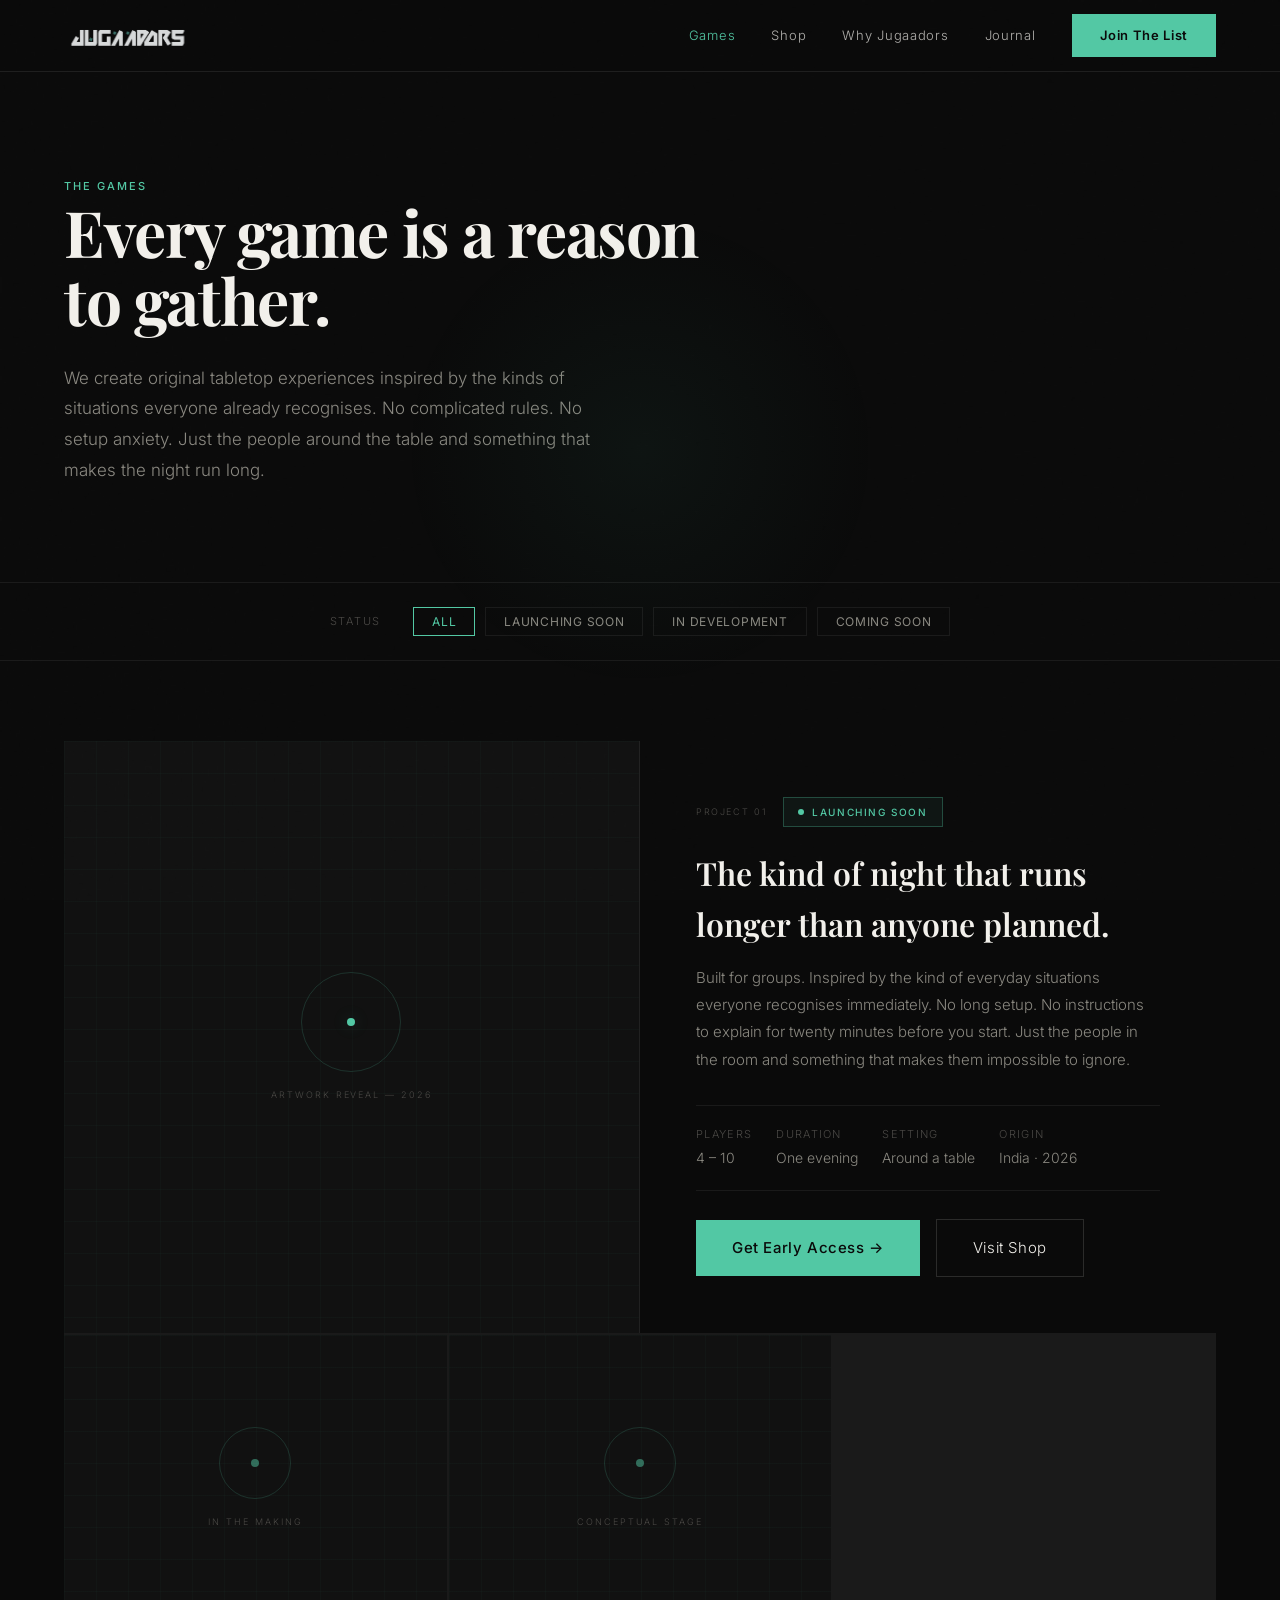
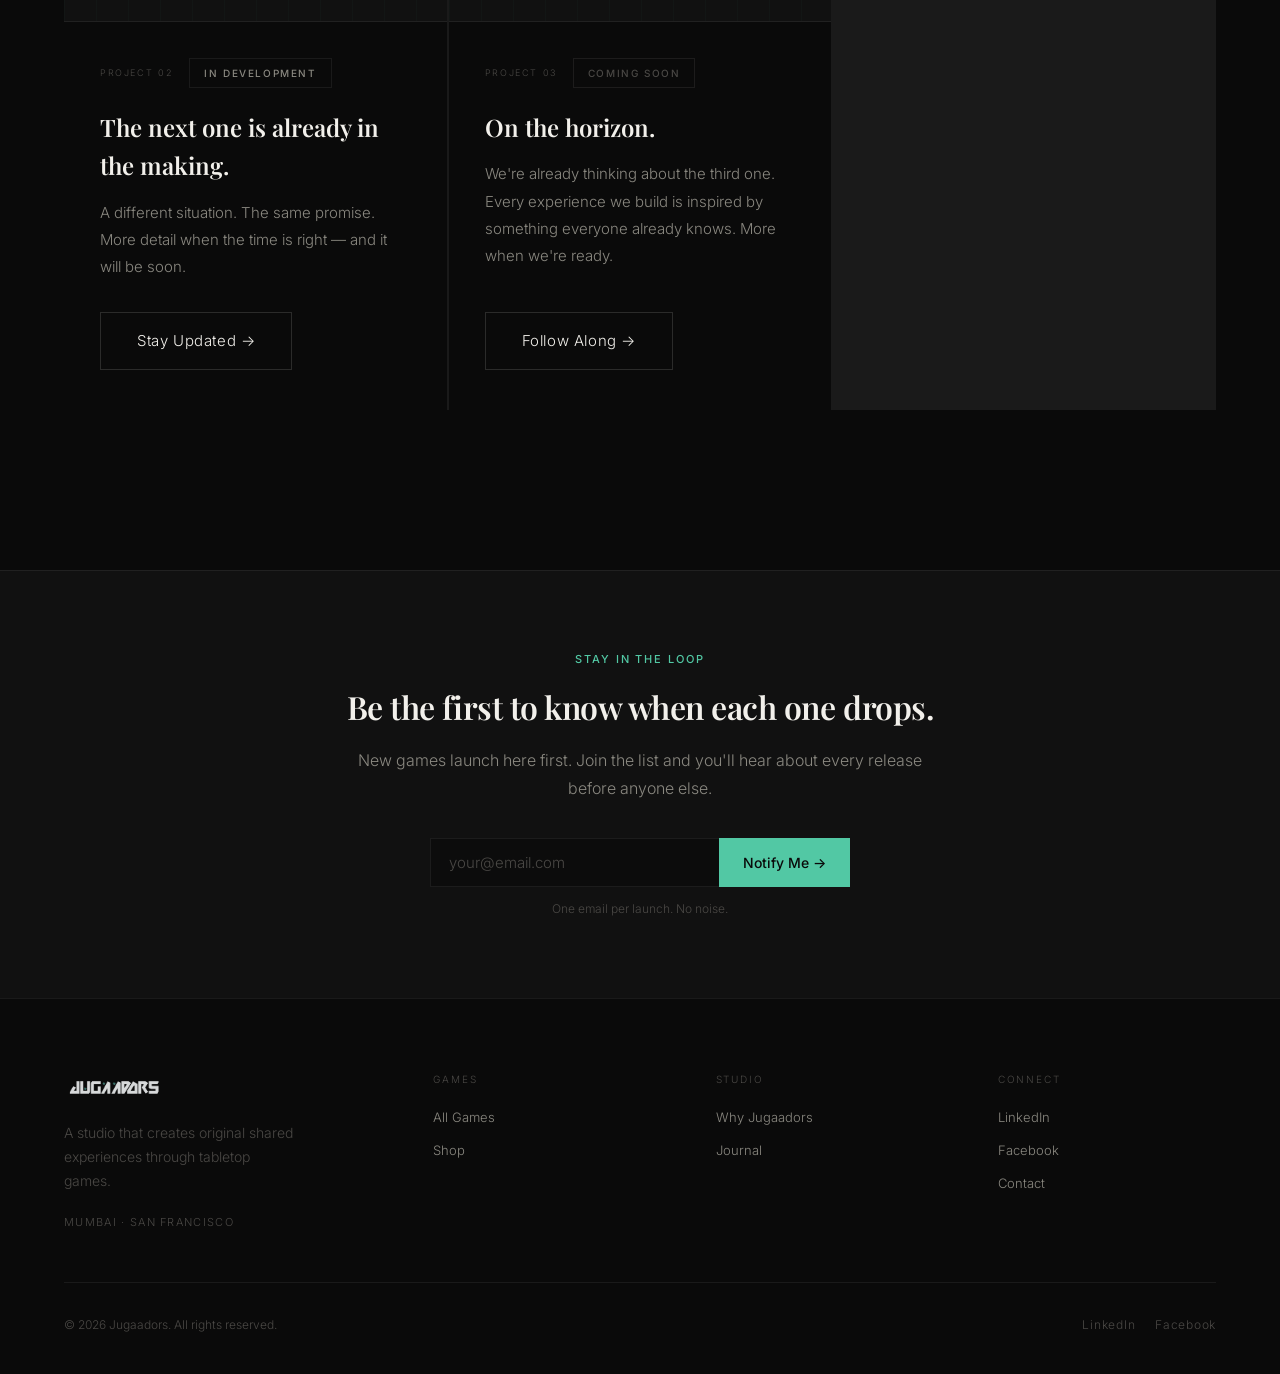
==== games.html @ 437f7516 "SEO & mobile QA pass: og-image, hamburger nav, sitemap, OG tags, canonical www - Add og-image.jpg (1" ====
<!DOCTYPE html>
<html lang="en">
<head>
  <meta charset="UTF-8"/>
  <meta name="viewport" content="width=device-width, initial-scale=1.0"/>

  <!-- Google Analytics -->
  <script async src="https://www.googletagmanager.com/gtag/js?id=G-JD0K5WPE4Q"></script>
  <script>
    window.dataLayer = window.dataLayer || [];
    function gtag(){dataLayer.push(arguments);}
    gtag('js', new Date());
    gtag('config', 'G-JD0K5WPE4Q');
  </script>

  <!-- Primary SEO -->
  <title>Games — Jugaadors | Board Games That Bring People Together</title>
  <meta name="description" content="Every game Jugaadors makes is designed to become the night your group still references a year later. Three projects. One mission. India First. Launching 2026."/>
  <meta name="keywords" content="Jugaadors games, tabletop games India, board games India 2026, social games India, group party games, original board games, games that bring people together, India board game studio"/>
  <meta name="author" content="Jugaadors"/>
  <meta name="robots" content="index, follow, max-image-preview:large, max-snippet:-1, max-video-preview:-1"/>
  <meta name="theme-color" content="#0A0A0A"/>
  <meta name="geo.region" content="IN"/>
  <meta name="geo.placename" content="India"/>
  <link rel="canonical" href="https://jugaadors.com/games"/>

  <!-- Open Graph -->
  <meta property="og:type" content="website"/>
  <meta property="og:site_name" content="Jugaadors"/>
  <meta property="og:url" content="https://jugaadors.com/games"/>
  <meta property="og:title" content="Games — Jugaadors | Board Games That Bring People Together"/>
  <meta property="og:description" content="Three projects. One mission: the game your group won't stop talking about. Original tabletop experiences. India First. Launching 2026."/>
  <meta property="og:image" content="https://jugaadors.com/assets/og-image.jpg"/>
  <meta property="og:image:alt" content="Jugaadors — A Studio That Creates Reasons To Gather"/>
  <meta property="og:image:type" content="image/jpeg"/>
  <meta property="og:image:width" content="1200"/>
  <meta property="og:image:height" content="630"/>
  <meta property="og:locale" content="en_IN"/>

  <!-- Twitter / X -->
  <meta name="twitter:card" content="summary_large_image"/>
  <meta name="twitter:site" content="@jugaadors"/>
  <meta name="twitter:title" content="Games — Jugaadors | Board Games That Bring People Together"/>
  <meta name="twitter:description" content="Three projects. One mission: the game your group won't stop talking about. India First. 2026."/>
  <meta name="twitter:image" content="https://jugaadors.com/assets/og-image.jpg"/>

  <!-- JSON-LD Structured Data -->
  <script type="application/ld+json">
  {
    "@context": "https://schema.org",
    "@type": "WebPage",
    "name": "Games — Jugaadors",
    "description": "Every game Jugaadors makes is designed to become the night your group still references a year later. Three projects. One mission.",
    "url": "https://jugaadors.com/games",
    "publisher": {
      "@type": "Organization",
      "name": "Jugaadors",
      "url": "https://jugaadors.com",
      "logo": { "@type": "ImageObject", "url": "https://jugaadors.com/assets/logo.png" }
    },
    "breadcrumb": {
      "@type": "BreadcrumbList",
      "itemListElement": [
        { "@type": "ListItem", "position": 1, "name": "Home", "item": "https://jugaadors.com/" },
        { "@type": "ListItem", "position": 2, "name": "Games", "item": "https://jugaadors.com/games" }
      ]
    }
  }
  </script>

  <!-- Favicons -->
  <link rel="icon" type="image/x-icon" href="assets/favicon.ico"/>
  <link rel="icon" type="image/png" sizes="32x32" href="assets/favicon-32.png"/>
  <link rel="apple-touch-icon" sizes="512x512" href="assets/favicon-512.png"/>

  <!-- Fonts -->
  <link rel="preconnect" href="https://fonts.googleapis.com"/>
  <link rel="preconnect" href="https://fonts.gstatic.com" crossorigin/>
  <link href="https://fonts.googleapis.com/css2?family=Playfair+Display:ital,wght@0,400;0,600;0,700;1,400;1,600&family=Inter:wght@300;400;500&display=swap" rel="stylesheet"/>

  <!-- Shared design system -->
  <link rel="stylesheet" href="shared.css"/>

  <style>
    /* ═══════════════════════════════════════
       PAGE HERO
    ═══════════════════════════════════════ */
    #page-hero {
      padding: calc(var(--nav-h) + 100px) 0 96px;
      border-bottom: 1px solid var(--border);
    }
    .page-hero-in { max-width: 680px; }
    .page-lbl { margin-bottom: 24px; }
    .page-hl {
      font-size: clamp(2.25rem, 5vw, 4.5rem);
      margin-bottom: 28px; line-height: 1.07;
    }
    .page-sub {
      font-size: 1.0625rem; color: var(--text-2);
      line-height: 1.82; max-width: 56ch;
    }

    /* ═══════════════════════════════════════
       FILTERS / STATUS BAR
    ═══════════════════════════════════════ */
    #status-bar {
      padding: 24px 0; border-bottom: 1px solid var(--border);
      display: flex; align-items: center; gap: 32px; flex-wrap: wrap;
    }
    .status-filter-label { font-size: .6875rem; letter-spacing: .16em; text-transform: uppercase; color: var(--text-muted); }
    .status-filters { display: flex; gap: 10px; flex-wrap: wrap; }
    .sf { padding: 6px 18px; border: 1px solid var(--border); font-size: .75rem; letter-spacing: .06em; text-transform: uppercase; color: var(--text-2); cursor: pointer; background: transparent; transition: border-color .2s, color .2s; }
    .sf.active, .sf:hover { border-color: var(--accent); color: var(--accent); }

    /* ═══════════════════════════════════════
       GAMES GRID
    ═══════════════════════════════════════ */
    #games-grid { padding: 80px 0 160px; }

    .games-g {
      display: grid; grid-template-columns: repeat(3, 1fr); gap: 2px;
      background: var(--border);
    }

    .game-card {
      background: var(--bg); display: flex; flex-direction: column;
      transition: background .3s;
    }
    .game-card:hover { background: var(--surface); }

    .game-card-art {
      aspect-ratio: 4/3; background: var(--surface);
      position: relative; overflow: hidden;
      display: flex; align-items: center; justify-content: center;
      border-bottom: 1px solid var(--border);
    }
    .game-card-art-inner {
      display: flex; flex-direction: column; align-items: center;
      gap: 16px; z-index: 1;
    }
    .game-art-ring {
      width: 72px; height: 72px; border-radius: 50%;
      border: 1px solid rgba(82,200,164,.18);
      display: flex; align-items: center; justify-content: center;
    }
    .game-art-dot {
      width: 8px; height: 8px; border-radius: 50%;
      background: var(--accent); opacity: .5;
    }
    .game-card.featured .game-art-dot { opacity: 1; box-shadow: 0 0 16px var(--accent-glow); }
    .game-art-label {
      font-size: .5625rem; letter-spacing: .22em; text-transform: uppercase; color: var(--text-muted);
    }
    /* Subtle grid pattern on art placeholder */
    .game-card-art::before {
      content: ''; position: absolute; inset: 0;
      background-image:
        linear-gradient(rgba(82,200,164,.03) 1px, transparent 1px),
        linear-gradient(90deg, rgba(82,200,164,.03) 1px, transparent 1px);
      background-size: 32px 32px;
    }

    .game-card-body { padding: 36px 36px 40px; display: flex; flex-direction: column; flex: 1; }
    .game-card-meta { display: flex; align-items: center; gap: 16px; margin-bottom: 20px; flex-wrap: wrap; }
    .game-n { font-size: .5625rem; letter-spacing: .18em; text-transform: uppercase; color: var(--text-muted); }

    .game-card-title {
      font-family: 'Playfair Display', serif;
      font-size: clamp(1.25rem, 2vw, 1.5rem); font-weight: 600;
      color: var(--text); margin-bottom: 14px;
    }
    .game-card-desc { font-size: .9375rem; color: var(--text-2); line-height: 1.82; margin-bottom: 32px; }
    .game-card-specs {
      display: flex; gap: 24px; flex-wrap: wrap;
      padding: 20px 0; border-top: 1px solid var(--border); border-bottom: 1px solid var(--border);
      margin-bottom: 28px;
    }
    .game-spec { display: flex; flex-direction: column; gap: 4px; }
    .game-spec-n { font-size: .6875rem; letter-spacing: .12em; text-transform: uppercase; color: var(--text-muted); }
    .game-spec-v { font-size: .875rem; color: var(--text-2); }
    .game-card-ft { margin-top: auto; display: flex; align-items: center; gap: 16px; flex-wrap: wrap; }

    /* Featured card — span full width */
    .game-card.featured {
      grid-column: 1 / -1;
      display: grid; grid-template-columns: 1fr 1fr;
    }
    .game-card.featured .game-card-art {
      aspect-ratio: auto; border-bottom: none; border-right: 1px solid var(--border);
      min-height: 360px;
    }
    .game-card.featured .game-art-ring {
      width: 100px; height: 100px; animation: slow-spin 24s linear infinite;
    }
    @keyframes slow-spin { to { transform: rotate(360deg); } }
    .game-card.featured .game-card-body { padding: 56px 56px; justify-content: center; }
    .game-card.featured .game-card-title { font-size: clamp(1.5rem, 2.5vw, 2rem); }

    /* ═══════════════════════════════════════
       COMING UP STRIP
    ═══════════════════════════════════════ */
    #coming-up {
      padding: 80px 0; border-top: 1px solid var(--border);
      background: var(--surface);
    }
    .cu-in { max-width: 600px; margin: 0 auto; text-align: center; }
    .cu-hl  { font-size: clamp(1.5rem, 2.5vw, 2rem); margin-bottom: 20px; }
    .cu-sub { font-size: 1rem; color: var(--text-2); line-height: 1.75; margin-bottom: 36px; }
    .cu-form { display: flex; max-width: 420px; margin: 0 auto; }
    .cu-fi {
      flex: 1; padding: 14px 18px; background: rgba(10,10,10,.7);
      border: 1px solid var(--border); border-right: none; color: var(--text);
      font-size: .9375rem; font-weight: 300; outline: none;
      transition: border-color .25s;
    }
    .cu-fi:focus { border-color: rgba(82,200,164,.5); }
    .cu-fi::placeholder { color: var(--text-muted); }
    .cu-fs {
      padding: 14px 24px; background: var(--accent); color: #0A0A0A;
      font-size: .875rem; font-weight: 500; border: none; cursor: pointer;
      white-space: nowrap; transition: opacity .2s;
    }
    .cu-fs:hover { opacity: .86; }
    .cu-ok { display: none; font-size: .9375rem; color: var(--accent); font-family: 'Playfair Display', serif; font-style: italic; }
    .cu-note { font-size: .75rem; color: var(--text-muted); margin-top: 12px; }

    /* ═══════════════════════════════════════
       RESPONSIVE
    ═══════════════════════════════════════ */
    @media (max-width: 1100px) {
      .games-g { grid-template-columns: 1fr 1fr; }
      .game-card.featured { grid-template-columns: 1fr; }
      .game-card.featured .game-card-art { border-right: none; border-bottom: 1px solid var(--border); min-height: 240px; }
      .game-card.featured .game-card-body { padding: 40px; }
    }
    @media (max-width: 768px) {
      #page-hero { padding-block: calc(var(--nav-h) + 64px) 64px; }
      #games-grid { padding-block: 56px 96px; }
      .games-g { grid-template-columns: 1fr; }
      .game-card.featured { grid-column: auto; }
      .game-card-body { padding: 32px 28px; }
      .game-card.featured .game-card-body { padding: 32px 28px; }
    }
    @media (max-width: 480px) {
      .cu-form { flex-direction: column; }
      .cu-fi { border-right: 1px solid var(--border); border-bottom: none; }
      .cu-fs { width: 100%; }
    }
  </style>
</head>
<body>

  <canvas id="grain" aria-hidden="true"></canvas>
  <div id="cursor-orb" aria-hidden="true"></div>
  <div id="progress"></div>

  <!-- ══════════════════════════════
       NAVIGATION
  ══════════════════════════════ -->
  <nav id="nav">
    <a href="/" class="nav-logo" aria-label="Jugaadors home">
      <img src="assets/logo.png" alt="Jugaadors"/>
    </a>
    <div class="nav-r">
      <a href="games.html" class="nav-link active">Games</a>
      <a href="shop.html" class="nav-link">Shop</a>
      <a href="why.html" class="nav-link">Why Jugaadors</a>
      <a href="journal.html" class="nav-link">Journal</a>
      <a href="/#wl" class="nav-cta"><span class="nav-full">Join The List</span><span class="nav-short">Join</span></a>
      <button class="nav-toggle" id="nav-toggle" aria-label="Toggle navigation" aria-expanded="false">
        <span></span><span></span><span></span>
      </button>
    </div>
  </nav>
  <div class="nav-mobile" id="nav-mobile" aria-hidden="true">
    <a href="games.html" class="nav-mobile-link">Games</a>
    <a href="shop.html" class="nav-mobile-link">Shop</a>
    <a href="why.html" class="nav-mobile-link">Why Jugaadors</a>
    <a href="journal.html" class="nav-mobile-link">Journal</a>
    <a href="/#wl" class="nav-mobile-cta" id="nav-mobile-cta">Join The Founding List</a>
  </div>

  <!-- ══════════════════════════════
       PAGE HERO
  ══════════════════════════════ -->
  <section id="page-hero">
    <div class="container">
      <div class="page-hero-in">
        <span class="t-label page-lbl rv">The Games</span>
        <h1 class="t-display page-hl rv d1">Every game is a reason to gather.</h1>
        <p class="page-sub rv d2">
          We create original tabletop experiences inspired by the kinds of situations
          everyone already recognises. No complicated rules. No setup anxiety.
          Just the people around the table and something that makes the night run long.
        </p>
      </div>
    </div>
  </section>

  <!-- Status bar -->
  <div id="status-bar">
    <div class="container" style="display:flex;align-items:center;gap:32px;flex-wrap:wrap;">
      <span class="status-filter-label">Status</span>
      <div class="status-filters">
        <button class="sf active">All</button>
        <button class="sf">Launching Soon</button>
        <button class="sf">In Development</button>
        <button class="sf">Coming Soon</button>
      </div>
    </div>
  </div>

  <!-- ══════════════════════════════
       GAMES GRID
  ══════════════════════════════ -->
  <section id="games-grid">
    <div class="container">
      <div class="games-g">

        <!-- Project 01 — Featured, full width -->
        <div class="game-card featured rv">
          <div class="game-card-art">
            <div class="game-card-art-inner">
              <div class="game-art-ring">
                <div class="game-art-dot"></div>
              </div>
              <span class="game-art-label">Artwork Reveal — 2026</span>
            </div>
          </div>
          <div class="game-card-body">
            <div class="game-card-meta">
              <span class="game-n">Project 01</span>
              <span class="status-badge launching"><span class="status-launch-dot"></span>Launching Soon</span>
            </div>
            <h2 class="game-card-title">The kind of night that runs longer than anyone planned.</h2>
            <p class="game-card-desc">
              Built for groups. Inspired by the kind of everyday situations everyone
              recognises immediately. No long setup. No instructions to explain for
              twenty minutes before you start. Just the people in the room and
              something that makes them impossible to ignore.
            </p>
            <div class="game-card-specs">
              <div class="game-spec">
                <span class="game-spec-n">Players</span>
                <span class="game-spec-v">4 – 10</span>
              </div>
              <div class="game-spec">
                <span class="game-spec-n">Duration</span>
                <span class="game-spec-v">One evening</span>
              </div>
              <div class="game-spec">
                <span class="game-spec-n">Setting</span>
                <span class="game-spec-v">Around a table</span>
              </div>
              <div class="game-spec">
                <span class="game-spec-n">Origin</span>
                <span class="game-spec-v">India · 2026</span>
              </div>
            </div>
            <div class="game-card-ft">
              <a href="/#wl" class="btn-p">Get Early Access →</a>
              <a href="shop.html" class="btn-g">Visit Shop</a>
            </div>
          </div>
        </div>

        <!-- Project 02 -->
        <div class="game-card rv d1">
          <div class="game-card-art">
            <div class="game-card-art-inner">
              <div class="game-art-ring"><div class="game-art-dot"></div></div>
              <span class="game-art-label">In the making</span>
            </div>
          </div>
          <div class="game-card-body">
            <div class="game-card-meta">
              <span class="game-n">Project 02</span>
              <span class="status-badge dev">In Development</span>
            </div>
            <h3 class="game-card-title">The next one is already in the making.</h3>
            <p class="game-card-desc">
              A different situation. The same promise. More detail when the time is right —
              and it will be soon.
            </p>
            <div class="game-card-ft">
              <a href="/#wl" class="btn-g">Stay Updated →</a>
            </div>
          </div>
        </div>

        <!-- Project 03 -->
        <div class="game-card rv d2">
          <div class="game-card-art">
            <div class="game-card-art-inner">
              <div class="game-art-ring"><div class="game-art-dot"></div></div>
              <span class="game-art-label">Conceptual stage</span>
            </div>
          </div>
          <div class="game-card-body">
            <div class="game-card-meta">
              <span class="game-n">Project 03</span>
              <span class="status-badge soon">Coming Soon</span>
            </div>
            <h3 class="game-card-title">On the horizon.</h3>
            <p class="game-card-desc">
              We're already thinking about the third one.
              Every experience we build is inspired by something everyone already knows.
              More when we're ready.
            </p>
            <div class="game-card-ft">
              <a href="/#wl" class="btn-g">Follow Along →</a>
            </div>
          </div>
        </div>

      </div>
    </div>
  </section>

  <!-- ══════════════════════════════
       COMING UP STRIP
  ══════════════════════════════ -->
  <section id="coming-up">
    <div class="container">
      <div class="cu-in rv">
        <span class="t-label" style="display:block;margin-bottom:20px">Stay In The Loop</span>
        <h2 class="t-heading cu-hl">Be the first to know when each one drops.</h2>
        <p class="cu-sub">New games launch here first. Join the list and you'll hear about every release before anyone else.</p>
        <form class="cu-form" id="cu-form" novalidate>
          <input type="text" name="_hp" class="hp-trap" autocomplete="off" aria-hidden="true"/>
          <input type="email" class="cu-fi" id="cu-email" placeholder="your@email.com" autocomplete="email" required/>
          <button type="submit" class="cu-fs" id="cu-btn">Notify Me →</button>
        </form>
        <p class="cu-ok" id="cu-ok">You're on the list. Every new game — you'll know first.</p>
        <p class="cu-note">One email per launch. No noise.</p>
      </div>
    </div>
  </section>

  <!-- ══════════════════════════════
       FOOTER
  ══════════════════════════════ -->
  <footer>
    <div class="container">
      <div class="ft-top">
        <div class="ft-brand">
          <div class="ft-logo"><img src="assets/logo.png" alt="Jugaadors"/></div>
          <p class="ft-tagline">A studio that creates original shared experiences through tabletop games.</p>
          <span class="ft-loc">Mumbai · San Francisco</span>
        </div>
        <div class="ft-nav-col">
          <span class="ft-nav-head">Games</span>
          <a href="games.html">All Games</a>
          <a href="shop.html">Shop</a>
        </div>
        <div class="ft-nav-col">
          <span class="ft-nav-head">Studio</span>
          <a href="why.html">Why Jugaadors</a>
          <a href="journal.html">Journal</a>
        </div>
        <div class="ft-nav-col">
          <span class="ft-nav-head">Connect</span>
          <a href="https://www.linkedin.com/company/jugaadors/" target="_blank" rel="noopener">LinkedIn</a>
          <a href="https://www.facebook.com/profile.php?id=100066866651196" target="_blank" rel="noopener">Facebook</a>
          <a href="mailto:jugaadors@gmail.com">Contact</a>
        </div>
      </div>
      <div class="ft-bottom">
        <p class="ft-copy">© 2026 Jugaadors. All rights reserved.</p>
        <div class="ft-social">
          <a href="https://www.linkedin.com/company/jugaadors/" target="_blank" rel="noopener">LinkedIn</a>
          <a href="https://www.facebook.com/profile.php?id=100066866651196" target="_blank" rel="noopener">Facebook</a>
        </div>
      </div>
    </div>
  </footer>

  <script>
    /* ── MOBILE NAV ── */
    (function() {
      const toggle = document.getElementById('nav-toggle');
      const drawer = document.getElementById('nav-mobile');
      if (!toggle || !drawer) return;
      toggle.addEventListener('click', () => {
        const open = toggle.classList.toggle('open');
        drawer.classList.toggle('open', open);
        toggle.setAttribute('aria-expanded', open);
        drawer.setAttribute('aria-hidden', !open);
        document.body.style.overflow = open ? 'hidden' : '';
      });
    })();

    /* ── PROGRESS + NAV ── */
    const pb = document.getElementById('progress');
    window.addEventListener('scroll', () => {
      const dh = document.documentElement;
      pb.style.width = (window.scrollY / (dh.scrollHeight - dh.clientHeight) * 100) + '%';
    }, { passive: true });
    const nav = document.getElementById('nav');
    window.addEventListener('scroll', () => nav.classList.toggle('up', window.scrollY > 80), { passive: true });
    nav.classList.add('up');

    /* ── SCROLL REVEAL ── */
    const rvEls = document.querySelectorAll('.rv, .rv-l, .rv-r');
    const rvObs = new IntersectionObserver(
      es => es.forEach(e => { if (e.isIntersecting) e.target.classList.add('on'); }),
      { threshold: .08, rootMargin: '0px 0px -48px 0px' }
    );
    rvEls.forEach(el => rvObs.observe(el));
    setTimeout(() => document.querySelectorAll('#page-hero .rv').forEach(el => el.classList.add('on')), 100);

    /* ── CURSOR ORB ── */
    (function() {
      const orb = document.getElementById('cursor-orb');
      if (!orb || !window.matchMedia('(hover: hover)').matches) return;
      let ox = innerWidth/2, oy = innerHeight/2, mx = ox, my = oy;
      window.addEventListener('mousemove', e => { mx = e.clientX; my = e.clientY; });
      (function raf() { ox += (mx-ox)*.09; oy += (my-oy)*.09; orb.style.left = ox+'px'; orb.style.top = oy+'px'; requestAnimationFrame(raf); })();
    })();

    /* ── GRAIN ── */
    (function() {
      if (!window.matchMedia('(hover: hover)').matches) return;
      const cv = document.getElementById('grain'); if (!cv) return;
      const ctx = cv.getContext('2d'); const off = document.createElement('canvas'); const oc = off.getContext('2d');
      let W, H;
      function resize() { W = cv.width = innerWidth; H = cv.height = innerHeight; off.width = Math.ceil(W/3); off.height = Math.ceil(H/3); }
      resize(); window.addEventListener('resize', resize);
      function draw() {
        const w = off.width, h = off.height; const img = oc.createImageData(w,h); const d = img.data;
        for (let i = 0; i < d.length; i+=4) { const v = Math.random()*255|0; d[i]=d[i+1]=d[i+2]=v; d[i+3]=20; }
        oc.putImageData(img,0,0); ctx.clearRect(0,0,W,H); ctx.drawImage(off,0,0,W,H); setTimeout(draw,90);
      }
      draw();
    })();

    /* ── STATUS FILTER TABS (visual only) ── */
    document.querySelectorAll('.sf').forEach(btn => {
      btn.addEventListener('click', () => {
        document.querySelectorAll('.sf').forEach(b => b.classList.remove('active'));
        btn.classList.add('active');
      });
    });

    /* ── COMING UP FORM ── */
    const ENDPOINT = '/api/waitlist';
    const _pageLoad = Date.now();
    const cuForm = document.getElementById('cu-form');
    const cuBtn  = document.getElementById('cu-btn');
    const cuOk   = document.getElementById('cu-ok');
    cuForm.addEventListener('submit', e => {
      e.preventDefault();
      const email = document.getElementById('cu-email').value.trim();
      if (!email) return;
      const hp = cuForm.querySelector('.hp-trap');
      if (hp && hp.value) { cuForm.style.display='none'; cuOk.style.display='block'; return; }
      cuBtn.disabled = true; cuBtn.textContent = 'Joining…';
      fetch(ENDPOINT, {
        method: 'POST', headers: { 'Content-Type': 'application/json' },
        body: JSON.stringify({ email, _hp: '', _t: _pageLoad }),
      }).then(() => { cuForm.style.display='none'; cuOk.style.display='block'; })
        .catch(() => { cuBtn.disabled=false; cuBtn.textContent='Try again →'; });
    });
  </script>
</body>
</html>
---- shared.css ----
/* ═══════════════════════════════════════════
   JUGAADORS — SHARED DESIGN SYSTEM
   Included by every page. Page-specific styles
   stay inline in each HTML file.
═══════════════════════════════════════════ */

/* ───────────────── TOKENS ───────────────── */
:root {
  --bg:          #0A0A0A;
  --surface:     #111111;
  --surface-2:   #181818;
  --text:        #F2F0EB;
  --text-2:      #8A8880;
  --text-muted:  #4A4845;
  --accent:      #52C8A4;
  --accent-glow: rgba(82,200,164,0.22);
  --accent-dim:  rgba(82,200,164,0.08);
  --border:      rgba(242,240,235,0.07);
  --nav-h:       72px;
}

/* ───────────────── RESET ───────────────── */
*, *::before, *::after { box-sizing: border-box; margin: 0; padding: 0; }
html { scroll-behavior: smooth; }
body {
  background: var(--bg);
  color: var(--text);
  font-family: 'Inter', system-ui, sans-serif;
  font-weight: 300;
  line-height: 1.6;
  overflow-x: hidden;
  -webkit-font-smoothing: antialiased;
  -moz-osx-font-smoothing: grayscale;
}
img { display: block; max-width: 100%; }
a   { color: inherit; text-decoration: none; }
ul  { list-style: none; }
button, input { font-family: inherit; }

/* ───────────────── PROGRESS BAR ───────────────── */
#progress {
  position: fixed; top: 0; left: 0; z-index: 500;
  height: 2px; width: 0; background: var(--accent);
  transition: width 0.08s linear;
}

/* ───────────────── TYPE UTILITIES ───────────────── */
.t-display {
  font-family: 'Playfair Display', Georgia, serif;
  font-weight: 700; line-height: 1.07; letter-spacing: -0.022em;
}
.t-heading {
  font-family: 'Playfair Display', Georgia, serif;
  font-weight: 600; line-height: 1.15; letter-spacing: -0.015em;
}
.t-label {
  font-size: .6875rem; font-weight: 500;
  letter-spacing: .18em; text-transform: uppercase; color: var(--accent);
}

/* ───────────────── LAYOUT ───────────────── */
.container  { max-width: 1280px; margin: 0 auto; padding: 0 64px; }
.section-line { border: none; border-top: 1px solid var(--border); margin: 0; }
.glow-div {
  height: 1px; margin: 0;
  background: linear-gradient(90deg, transparent 0%, rgba(82,200,164,.42) 25%, rgba(82,200,164,.42) 75%, transparent 100%);
}

/* ───────────────── REVEAL SYSTEM ───────────────── */
.rv {
  opacity: 0;
  transform: translateY(36px) scale(.98);
  transition: opacity .9s cubic-bezier(.22,1,.36,1),
              transform .9s cubic-bezier(.22,1,.36,1);
}
.rv.on { opacity: 1; transform: translateY(0) scale(1); }
.rv.d1.on { transition-delay: .10s; }
.rv.d2.on { transition-delay: .22s; }
.rv.d3.on { transition-delay: .34s; }
.rv.d4.on { transition-delay: .46s; }
.rv.d5.on { transition-delay: .58s; }

.rv-l {
  opacity: 0; transform: translateX(-36px) scale(.98);
  transition: opacity .9s cubic-bezier(.22,1,.36,1),
              transform .9s cubic-bezier(.22,1,.36,1);
}
.rv-l.on { opacity: 1; transform: translateX(0) scale(1); }

.rv-r {
  opacity: 0; transform: translateX(36px) scale(.98);
  transition: opacity .9s cubic-bezier(.22,1,.36,1),
              transform .9s cubic-bezier(.22,1,.36,1);
}
.rv-r.on { opacity: 1; transform: translateX(0) scale(1); }

/* ───────────────── BUTTONS ───────────────── */
.btn-p {
  display: inline-flex; align-items: center; gap: 10px;
  padding: 16px 36px; background: var(--accent); color: #0A0A0A;
  font-size: .9375rem; font-weight: 500; letter-spacing: .04em;
  border: none; cursor: pointer; position: relative; overflow: hidden;
  transition: box-shadow .3s, transform .25s;
}
.btn-p::before {
  content: ''; position: absolute; top: 0; left: -120%;
  width: 55%; height: 100%;
  background: linear-gradient(90deg, transparent, rgba(255,255,255,.18), transparent);
  transform: skewX(-18deg); transition: left 0s;
}
.btn-p:hover::before { left: 165%; transition: left .56s ease; }
.btn-p::after {
  content: ''; position: absolute; inset: 0;
  background: rgba(255,255,255,0); transition: background .2s;
}
.btn-p:hover::after { background: rgba(255,255,255,.12); }
.btn-p:hover { box-shadow: 0 8px 36px var(--accent-glow); transform: translateY(-2px); }

.btn-g {
  display: inline-flex; align-items: center; gap: 10px;
  padding: 16px 36px; background: transparent; color: var(--text);
  font-size: .9375rem; font-weight: 300; letter-spacing: .04em;
  border: 1px solid rgba(242,240,235,.14); cursor: pointer;
  transition: border-color .25s, background .25s, transform .25s;
}
.btn-g:hover { border-color: rgba(242,240,235,.35); background: rgba(242,240,235,.04); transform: translateY(-2px); }

/* ═══════════════════════════════════════
   NAVIGATION
═══════════════════════════════════════ */
#nav {
  position: fixed; top: 0; inset-inline: 0; z-index: 200;
  height: var(--nav-h);
  display: flex; align-items: center; justify-content: space-between;
  padding: 0 64px;
  /* Always visible — dark bg from the start */
  background: rgba(10,10,10,.82);
  backdrop-filter: blur(24px); -webkit-backdrop-filter: blur(24px);
  border-bottom: 1px solid rgba(242,240,235,.09);
  transition: background .4s ease, border-color .4s ease;
}
#nav.up {
  background: rgba(10,10,10,.95);
  border-bottom: 1px solid rgba(242,240,235,.12);
}
.nav-logo img { height: 38px; width: auto; }
.nav-r { display: flex; align-items: center; gap: 36px; }
.nav-link {
  font-size: .8125rem; color: var(--text); letter-spacing: .055em;
  transition: color .2s; opacity: .72;
}
.nav-link:hover { color: var(--text); opacity: 1; }
.nav-link.active { color: var(--accent); opacity: 1; }
.nav-cta {
  padding: 11px 28px; background: var(--accent); color: #0A0A0A;
  font-size: .8125rem; font-weight: 600; letter-spacing: .05em;
  border: none; cursor: pointer; transition: opacity .2s, transform .2s, box-shadow .2s;
  white-space: nowrap; display: inline-block;
}
.nav-cta:hover { opacity: .88; transform: translateY(-1px); box-shadow: 0 6px 24px rgba(82,200,164,.35); }
.nav-short { display: none; }

/* Mobile hamburger */
.nav-toggle {
  display: none; flex-direction: column; justify-content: center; gap: 5px;
  cursor: pointer; padding: 6px; background: none; border: none;
  z-index: 201;
}
.nav-toggle span {
  display: block; width: 22px; height: 1.5px;
  background: var(--text); transition: transform .3s, opacity .3s, background .2s;
  transform-origin: center;
}
.nav-toggle.open span:nth-child(1) { transform: translateY(6.5px) rotate(45deg); }
.nav-toggle.open span:nth-child(2) { opacity: 0; transform: scaleX(0); }
.nav-toggle.open span:nth-child(3) { transform: translateY(-6.5px) rotate(-45deg); }

/* Mobile menu drawer */
.nav-mobile {
  position: fixed; top: var(--nav-h); left: 0; right: 0; bottom: 0;
  background: rgba(10,10,10,.98);
  backdrop-filter: blur(32px); -webkit-backdrop-filter: blur(32px);
  transform: translateY(-12px); opacity: 0;
  pointer-events: none;
  transition: transform .35s cubic-bezier(.22,1,.36,1), opacity .3s ease;
  z-index: 199; padding: 40px 24px 60px; overflow-y: auto;
  display: flex; flex-direction: column;
}
.nav-mobile.open { transform: translateY(0); opacity: 1; pointer-events: all; }
.nav-mobile-link {
  display: block; font-size: 1.375rem; color: var(--text);
  padding: 20px 0; border-bottom: 1px solid rgba(242,240,235,.07);
  letter-spacing: .02em; opacity: .85;
  transition: color .2s, opacity .2s;
  font-family: 'Playfair Display', serif;
}
.nav-mobile-link:hover { color: var(--accent); opacity: 1; }
.nav-mobile-cta {
  display: block; margin-top: 36px; padding: 18px 28px;
  background: var(--accent); color: #0A0A0A;
  font-size: 1rem; font-weight: 600; letter-spacing: .06em;
  text-align: center; text-transform: uppercase;
}

/* ═══════════════════════════════════════
   MARQUEE TICKER
═══════════════════════════════════════ */
.ticker {
  border-top: 1px solid var(--border); border-bottom: 1px solid var(--border);
  padding: 17px 0; overflow: hidden; background: var(--surface);
}
.ticker-track {
  display: flex; gap: 0; width: max-content;
  animation: ticker 32s linear infinite;
}
.ticker-track:hover { animation-play-state: paused; }
.ticker-set { display: flex; align-items: center; gap: 0; }
.ticker-word {
  padding: 0 36px;
  font-family: 'Playfair Display', serif; font-size: .875rem; font-style: italic;
  color: var(--text-2); letter-spacing: .04em; white-space: nowrap;
}
.ticker-dot {
  width: 4px; height: 4px; background: var(--accent);
  border-radius: 50%; flex-shrink: 0;
}
@keyframes ticker { from { transform:translateX(0); } to { transform:translateX(-50%); } }

.ticker-b {
  border-top: none; border-bottom: 1px solid var(--border);
  padding: 11px 0; background: rgba(10,10,10,.6);
}
.ticker-b .ticker-track { animation-direction: reverse; animation-duration: 52s; }
.ticker-b .ticker-word {
  font-size: .75rem; font-style: normal; font-family: 'Inter', sans-serif;
  color: rgba(242,240,235,.38); letter-spacing: .06em; padding: 0 32px;
}
.ticker-b .ticker-dot { width: 3px; height: 3px; background: rgba(82,200,164,.28); }

/* ═══════════════════════════════════════
   FORM UTILITIES
═══════════════════════════════════════ */
.fi {
  width: 100%; padding: 18px 22px; background: rgba(10,10,10,.7);
  border: 1px solid var(--border); color: var(--text); font-size: .9375rem; font-weight: 300;
  outline: none; -webkit-appearance: none; appearance: none; transition: border-color .25s, box-shadow .25s;
}
.fi::placeholder { color: var(--text-muted); }
.fi:focus { border-color: rgba(82,200,164,.5); box-shadow: 0 0 0 4px rgba(82,200,164,.06); }
.fs {
  width: 100%; padding: 18px 22px; background: var(--accent); color: #0A0A0A;
  font-size: .9375rem; font-weight: 500; letter-spacing: .04em;
  border: none; cursor: pointer; transition: box-shadow .3s, transform .2s, opacity .2s;
}
.fs:not(:disabled):hover { box-shadow: 0 8px 36px var(--accent-glow); transform: translateY(-1px); }
.fs:disabled { opacity: .5; cursor: not-allowed; }
.form-ok { display: none; padding: 48px 40px; background: var(--accent-dim); border: 1px solid rgba(82,200,164,.2); }
.form-ok.on { display: block; }
.ok-title  { font-family: 'Playfair Display', serif; font-size: 2rem; color: var(--accent); margin-bottom: 12px; }
.ok-sub    { font-size: 1rem; color: var(--text-2); line-height: 1.65; }
.form-prv  { font-size: .75rem; color: var(--text-muted); margin-top: 16px; }
.hp-trap   { position: absolute; left: -9999px; opacity: 0; height: 0; width: 0; }

/* ═══════════════════════════════════════
   FOOTER
═══════════════════════════════════════ */
footer { padding: 72px 0 40px; border-top: 1px solid var(--border); }

.ft-top {
  display: grid; grid-template-columns: 1.4fr 1fr 1fr 1fr; gap: 64px;
  padding-bottom: 48px; border-bottom: 1px solid var(--border); margin-bottom: 32px;
}
.ft-brand {}
.ft-logo img { height: 30px; margin-bottom: 20px; }
.ft-tagline { font-size: .875rem; color: var(--text-muted); line-height: 1.7; max-width: 26ch; margin-bottom: 16px; }
.ft-loc {
  font-size: .6875rem; letter-spacing: .12em; text-transform: uppercase;
  color: var(--text-muted);
}

.ft-nav-col {}
.ft-nav-head {
  font-size: .625rem; letter-spacing: .18em; text-transform: uppercase;
  color: var(--text-muted); margin-bottom: 20px; display: block;
}
.ft-nav-col a {
  display: block; font-size: .8125rem; color: var(--text-2);
  margin-bottom: 12px; transition: color .2s;
}
.ft-nav-col a:hover { color: var(--text); }
.ft-nav-col a:last-child { margin-bottom: 0; }

.ft-bottom { display: flex; justify-content: space-between; align-items: center; flex-wrap: wrap; gap: 12px; }
.ft-copy { font-size: .75rem; color: var(--text-muted); }
.ft-social { display: flex; gap: 20px; }
.ft-social a { font-size: .75rem; color: var(--text-muted); letter-spacing: .06em; transition: color .2s; }
.ft-social a:hover { color: var(--text-2); }

/* ═══════════════════════════════════════
   AMBIENT / EFFECTS LAYER
═══════════════════════════════════════ */
#grain {
  position: fixed; inset: 0; z-index: 990; pointer-events: none;
  opacity: .055; mix-blend-mode: screen;
}
#cursor-orb {
  position: fixed; z-index: 1; pointer-events: none; display: none;
  width: 560px; height: 560px; border-radius: 50%;
  background: radial-gradient(circle at center, rgba(82,200,164,.052) 0%, transparent 60%);
  transform: translate(-50%,-50%); will-change: left, top;
}
@media (hover: hover) { #cursor-orb { display: block; } }

/* ═══════════════════════════════════════
   GLOBAL ANIMATIONS
═══════════════════════════════════════ */
.hero-eye-line { animation: eye-flash 3.5s ease-in-out infinite; }
@keyframes eye-flash { 0%,100% { opacity:1; } 55% { opacity:.3; } }

.blink-cursor {
  display: inline-block; width: 1px; height: .85em;
  background: var(--accent); vertical-align: middle; margin-left: 5px;
  animation: blink-c 1.1s step-end infinite;
}
@keyframes blink-c { 0%,100% { opacity:1; } 50% { opacity:0; } }

/* Status badges */
.status-badge {
  display: inline-flex; align-items: center; gap: 8px;
  font-size: .625rem; font-weight: 500; letter-spacing: .16em; text-transform: uppercase;
  padding: 6px 14px; border: 1px solid;
}
.status-badge.launching {
  color: var(--accent); border-color: rgba(82,200,164,.3); background: rgba(82,200,164,.06);
}
.status-launch-dot {
  width: 6px; height: 6px; border-radius: 50%; background: var(--accent);
  animation: pulse-dot 2s ease-in-out infinite;
}
@keyframes pulse-dot { 0%,100% { opacity:1; transform:scale(1); } 50% { opacity:.4; transform:scale(.7); } }
.status-badge.dev   { color: var(--text-2); border-color: var(--border); background: transparent; }
.status-badge.soon  { color: var(--text-muted); border-color: rgba(74,72,69,.3); background: transparent; }

/* Section header utility */
.sec-hdr   { margin-bottom: 72px; }
.sec-lbl   { display: block; margin-bottom: 20px; }
.sec-hl    { font-size: clamp(2rem,3.8vw,3.25rem); max-width: 22ch; }

/* ═══════════════════════════════════════
   RESPONSIVE — SHARED ELEMENTS
═══════════════════════════════════════ */
@media (max-width: 1100px) {
  .container { padding: 0 40px; }
  #nav { padding: 0 40px; }
  .ft-top { grid-template-columns: 1fr 1fr; gap: 48px; }
}

@media (max-width: 768px) {
  :root { --nav-h: 64px; }
  .container { padding: 0 20px; }
  #nav { padding: 0 20px; height: 64px; }
  .nav-link { display: none; }
  .nav-toggle { display: flex; }
  .ft-top { grid-template-columns: 1fr 1fr; gap: 36px; }
  .ft-bottom { flex-direction: column; align-items: flex-start; }
}

@media (max-width: 480px) {
  .container { padding: 0 16px; }
  #nav { padding: 0 16px; }
  .nav-cta { padding: 8px 14px; font-size: 0.75rem; }
  .nav-full { display: none; }
  .nav-short { display: inline; }
  .ft-top { grid-template-columns: 1fr; gap: 32px; }
  .ticker-word { padding: 0 20px; }
  .fi { font-size: 1rem; }
}

@media (max-width: 360px) {
  .container, #nav { padding-inline: 12px; }
}

@media (hover: none) {
  .btn-p:hover { transform: none; box-shadow: none; }
  .btn-g:hover { transform: none; }
}
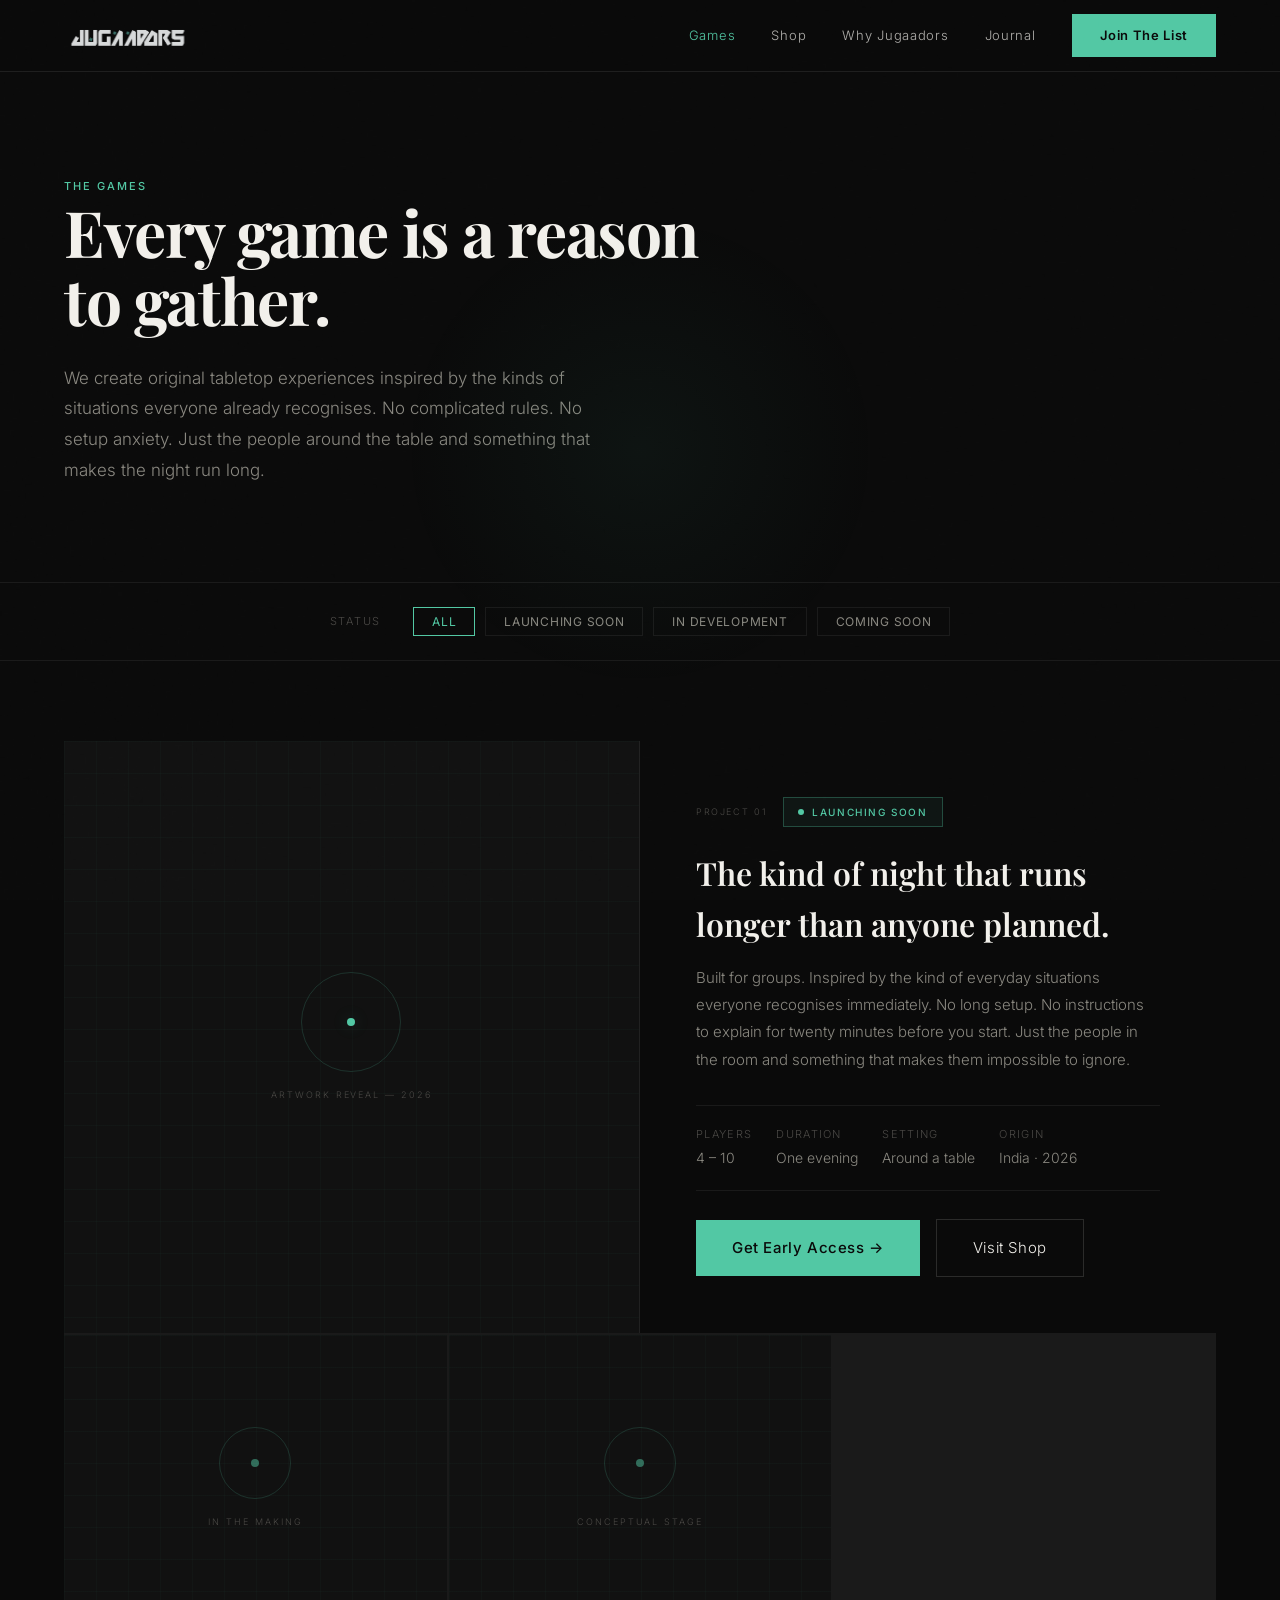
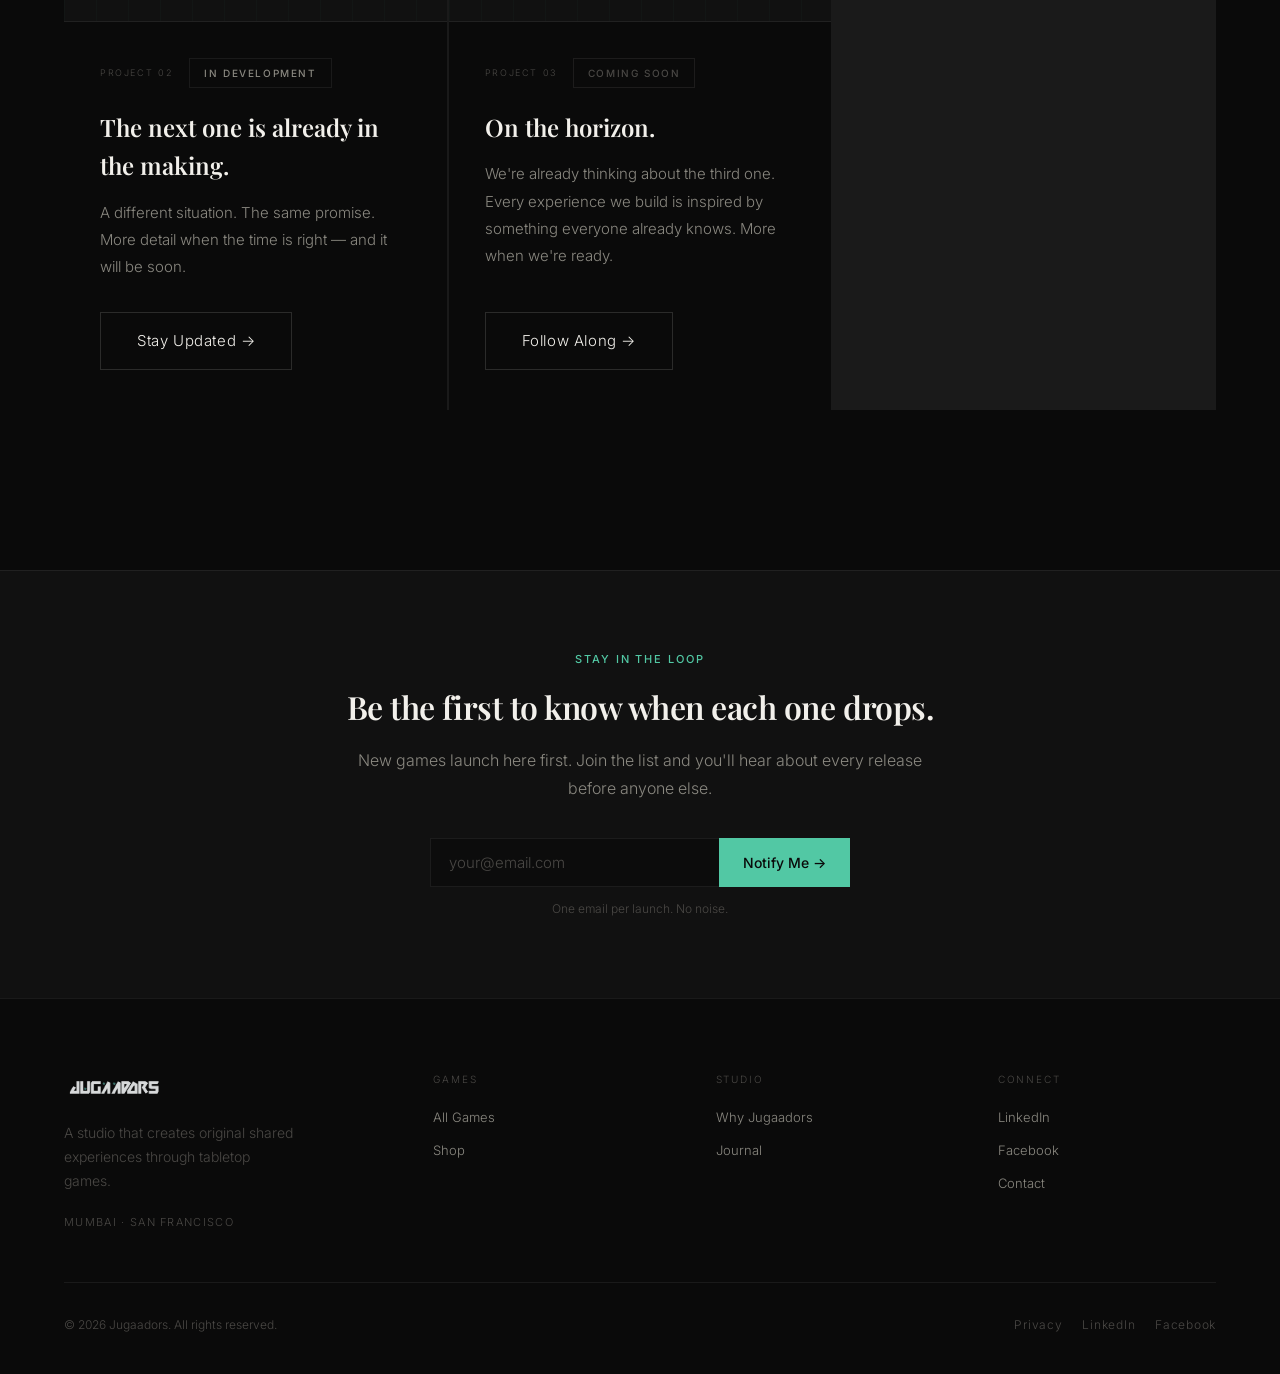
==== commit eda595ff: "Add privacy.html + footer/nav links across all pages - New privacy.html: 15-section policy covering " ====
--- a/games.html
+++ b/games.html
@@ -277,6 +277,7 @@
     <a href="shop.html" class="nav-mobile-link">Shop</a>
     <a href="why.html" class="nav-mobile-link">Why Jugaadors</a>
     <a href="journal.html" class="nav-mobile-link">Journal</a>
+    <a href="privacy.html" class="nav-mobile-link">Privacy</a>
     <a href="/#wl" class="nav-mobile-cta" id="nav-mobile-cta">Join The Founding List</a>
   </div>
 
@@ -468,6 +469,7 @@
       <div class="ft-bottom">
         <p class="ft-copy">© 2026 Jugaadors. All rights reserved.</p>
         <div class="ft-social">
+          <a href="privacy.html">Privacy</a>
           <a href="https://www.linkedin.com/company/jugaadors/" target="_blank" rel="noopener">LinkedIn</a>
           <a href="https://www.facebook.com/profile.php?id=100066866651196" target="_blank" rel="noopener">Facebook</a>
         </div>
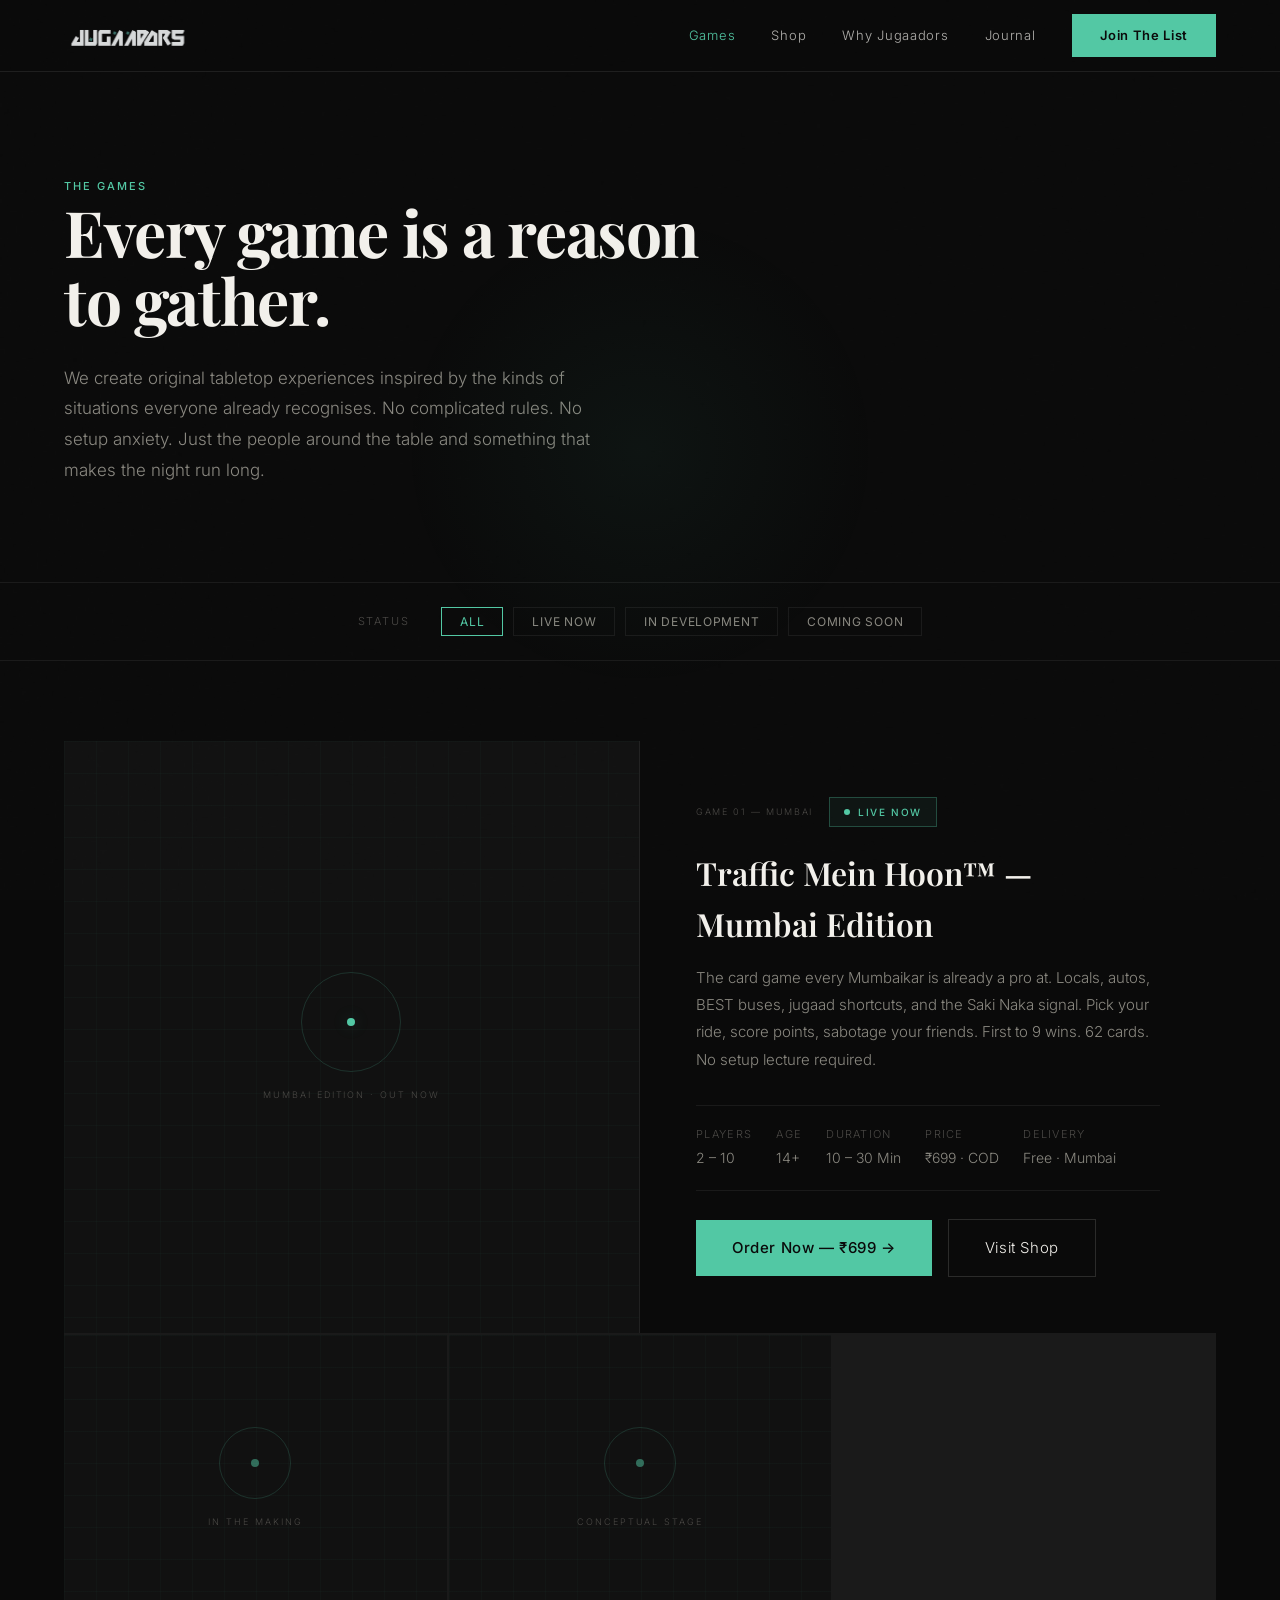
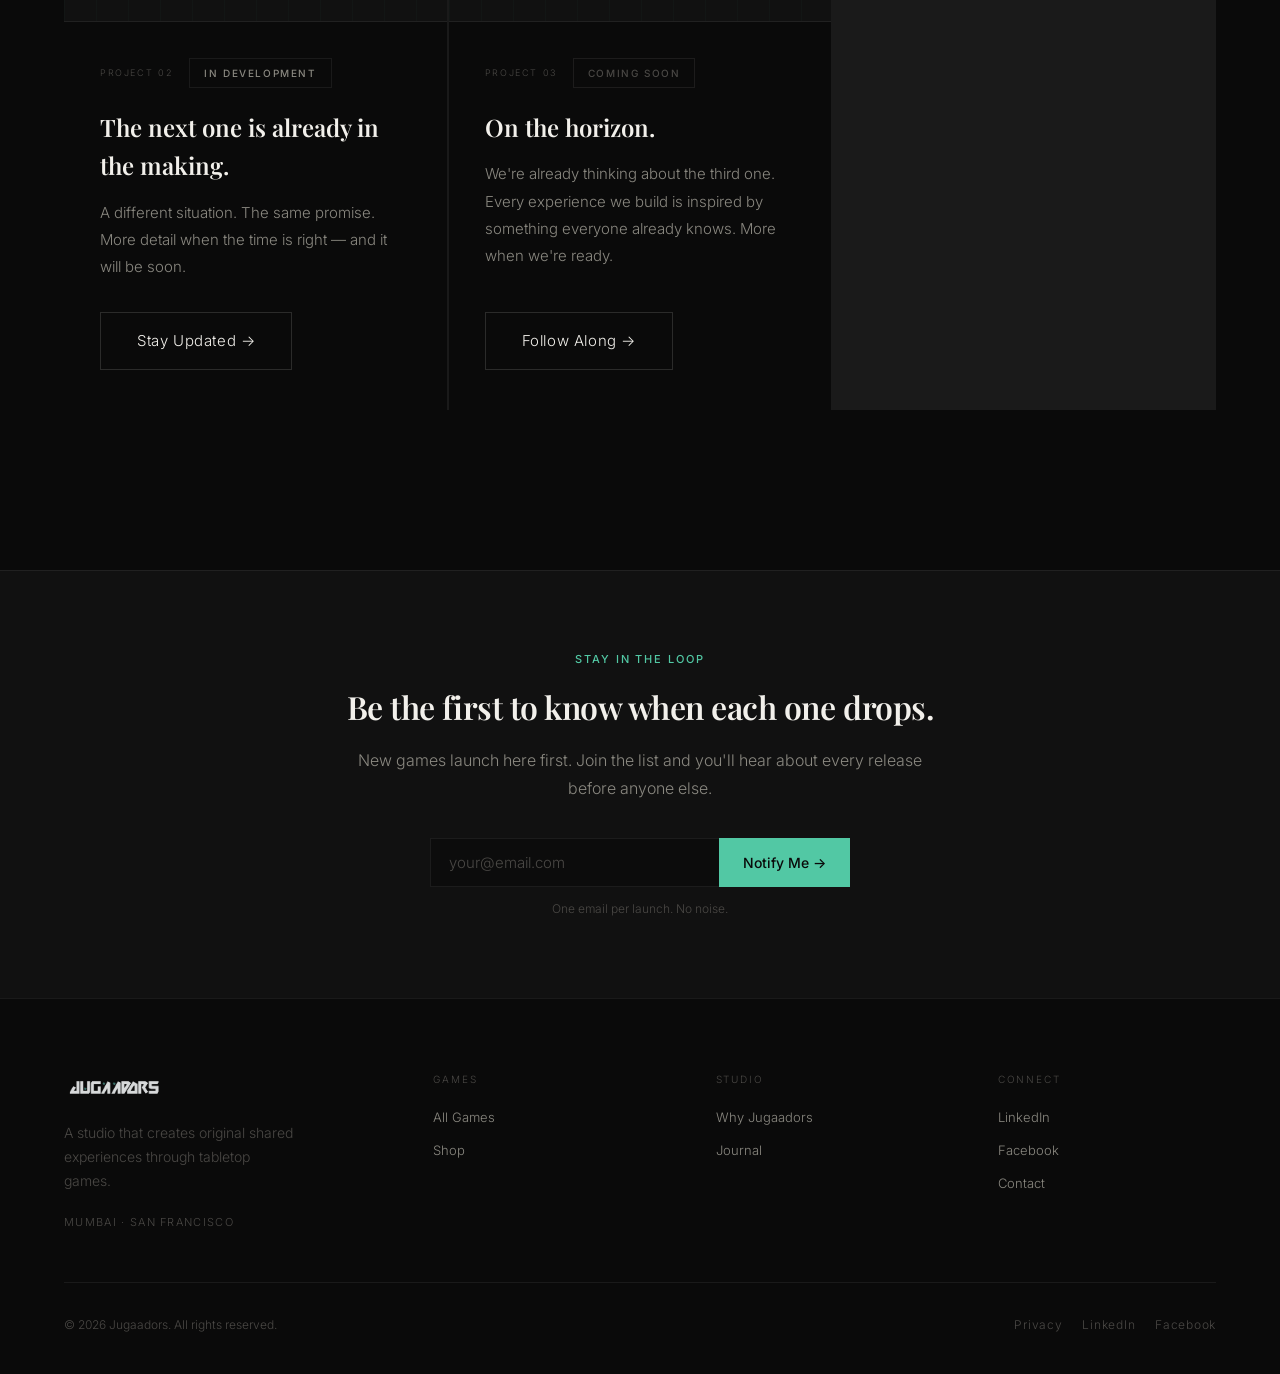
==== commit 6843e682: "Launch Traffic Mein Hoon™ on company site Reveal first game across homepage, games, and shop pages: " ====
--- a/games.html
+++ b/games.html
@@ -14,8 +14,8 @@
   </script>
 
   <!-- Primary SEO -->
-  <title>Games — Jugaadors | Board Games That Bring People Together</title>
-  <meta name="description" content="Every game Jugaadors makes is designed to become the night your group still references a year later. Three projects. One mission. India First. Launching 2026."/>
+  <title>Games — Jugaadors | Traffic Mein Hoon™ Available Now</title>
+  <meta name="description" content="Traffic Mein Hoon™ — Mumbai Edition is live. ₹699, COD, free Mumbai delivery. 2–10 players, 10–30 mins. The card game every Mumbaikar is already a pro at."/>
   <meta name="keywords" content="Jugaadors games, tabletop games India, board games India 2026, social games India, group party games, original board games, games that bring people together, India board game studio"/>
   <meta name="author" content="Jugaadors"/>
   <meta name="robots" content="index, follow, max-image-preview:large, max-snippet:-1, max-video-preview:-1"/>
@@ -28,8 +28,8 @@
   <meta property="og:type" content="website"/>
   <meta property="og:site_name" content="Jugaadors"/>
   <meta property="og:url" content="https://jugaadors.com/games"/>
-  <meta property="og:title" content="Games — Jugaadors | Board Games That Bring People Together"/>
-  <meta property="og:description" content="Three projects. One mission: the game your group won't stop talking about. Original tabletop experiences. India First. Launching 2026."/>
+  <meta property="og:title" content="Games — Jugaadors | Traffic Mein Hoon™ Available Now"/>
+  <meta property="og:description" content="Traffic Mein Hoon™ — Mumbai Edition is live. ₹699, COD, free Mumbai delivery. The card game every Mumbaikar is already a pro at."/>
   <meta property="og:image" content="https://jugaadors.com/assets/og-image.jpg"/>
   <meta property="og:image:alt" content="Jugaadors — A Studio That Creates Reasons To Gather"/>
   <meta property="og:image:type" content="image/jpeg"/>
@@ -304,7 +304,7 @@
       <span class="status-filter-label">Status</span>
       <div class="status-filters">
         <button class="sf active">All</button>
-        <button class="sf">Launching Soon</button>
+        <button class="sf">Live Now</button>
         <button class="sf">In Development</button>
         <button class="sf">Coming Soon</button>
       </div>
@@ -318,48 +318,51 @@
     <div class="container">
       <div class="games-g">
 
-        <!-- Project 01 — Featured, full width -->
+        <!-- Traffic Mein Hoon™ — Featured, full width -->
         <div class="game-card featured rv">
           <div class="game-card-art">
             <div class="game-card-art-inner">
               <div class="game-art-ring">
                 <div class="game-art-dot"></div>
               </div>
-              <span class="game-art-label">Artwork Reveal — 2026</span>
+              <span class="game-art-label">Mumbai Edition · Out Now</span>
             </div>
           </div>
           <div class="game-card-body">
             <div class="game-card-meta">
-              <span class="game-n">Project 01</span>
-              <span class="status-badge launching"><span class="status-launch-dot"></span>Launching Soon</span>
-            </div>
-            <h2 class="game-card-title">The kind of night that runs longer than anyone planned.</h2>
+              <span class="game-n">Game 01 — Mumbai</span>
+              <span class="status-badge launching"><span class="status-launch-dot"></span>Live Now</span>
+            </div>
+            <h2 class="game-card-title">Traffic Mein Hoon™ — Mumbai Edition</h2>
             <p class="game-card-desc">
-              Built for groups. Inspired by the kind of everyday situations everyone
-              recognises immediately. No long setup. No instructions to explain for
-              twenty minutes before you start. Just the people in the room and
-              something that makes them impossible to ignore.
+              The card game every Mumbaikar is already a pro at. Locals, autos, BEST buses, jugaad
+              shortcuts, and the Saki Naka signal. Pick your ride, score points, sabotage your friends.
+              First to 9 wins. 62 cards. No setup lecture required.
             </p>
             <div class="game-card-specs">
               <div class="game-spec">
                 <span class="game-spec-n">Players</span>
-                <span class="game-spec-v">4 – 10</span>
+                <span class="game-spec-v">2 – 10</span>
+              </div>
+              <div class="game-spec">
+                <span class="game-spec-n">Age</span>
+                <span class="game-spec-v">14+</span>
               </div>
               <div class="game-spec">
                 <span class="game-spec-n">Duration</span>
-                <span class="game-spec-v">One evening</span>
+                <span class="game-spec-v">10 – 30 Min</span>
               </div>
               <div class="game-spec">
-                <span class="game-spec-n">Setting</span>
-                <span class="game-spec-v">Around a table</span>
+                <span class="game-spec-n">Price</span>
+                <span class="game-spec-v">₹699 · COD</span>
               </div>
               <div class="game-spec">
-                <span class="game-spec-n">Origin</span>
-                <span class="game-spec-v">India · 2026</span>
+                <span class="game-spec-n">Delivery</span>
+                <span class="game-spec-v">Free · Mumbai</span>
               </div>
             </div>
             <div class="game-card-ft">
-              <a href="/#wl" class="btn-p">Get Early Access →</a>
+              <a href="https://www.trafficmeinhoon.com" target="_blank" rel="noopener" class="btn-p">Order Now — ₹699 →</a>
               <a href="shop.html" class="btn-g">Visit Shop</a>
             </div>
           </div>
